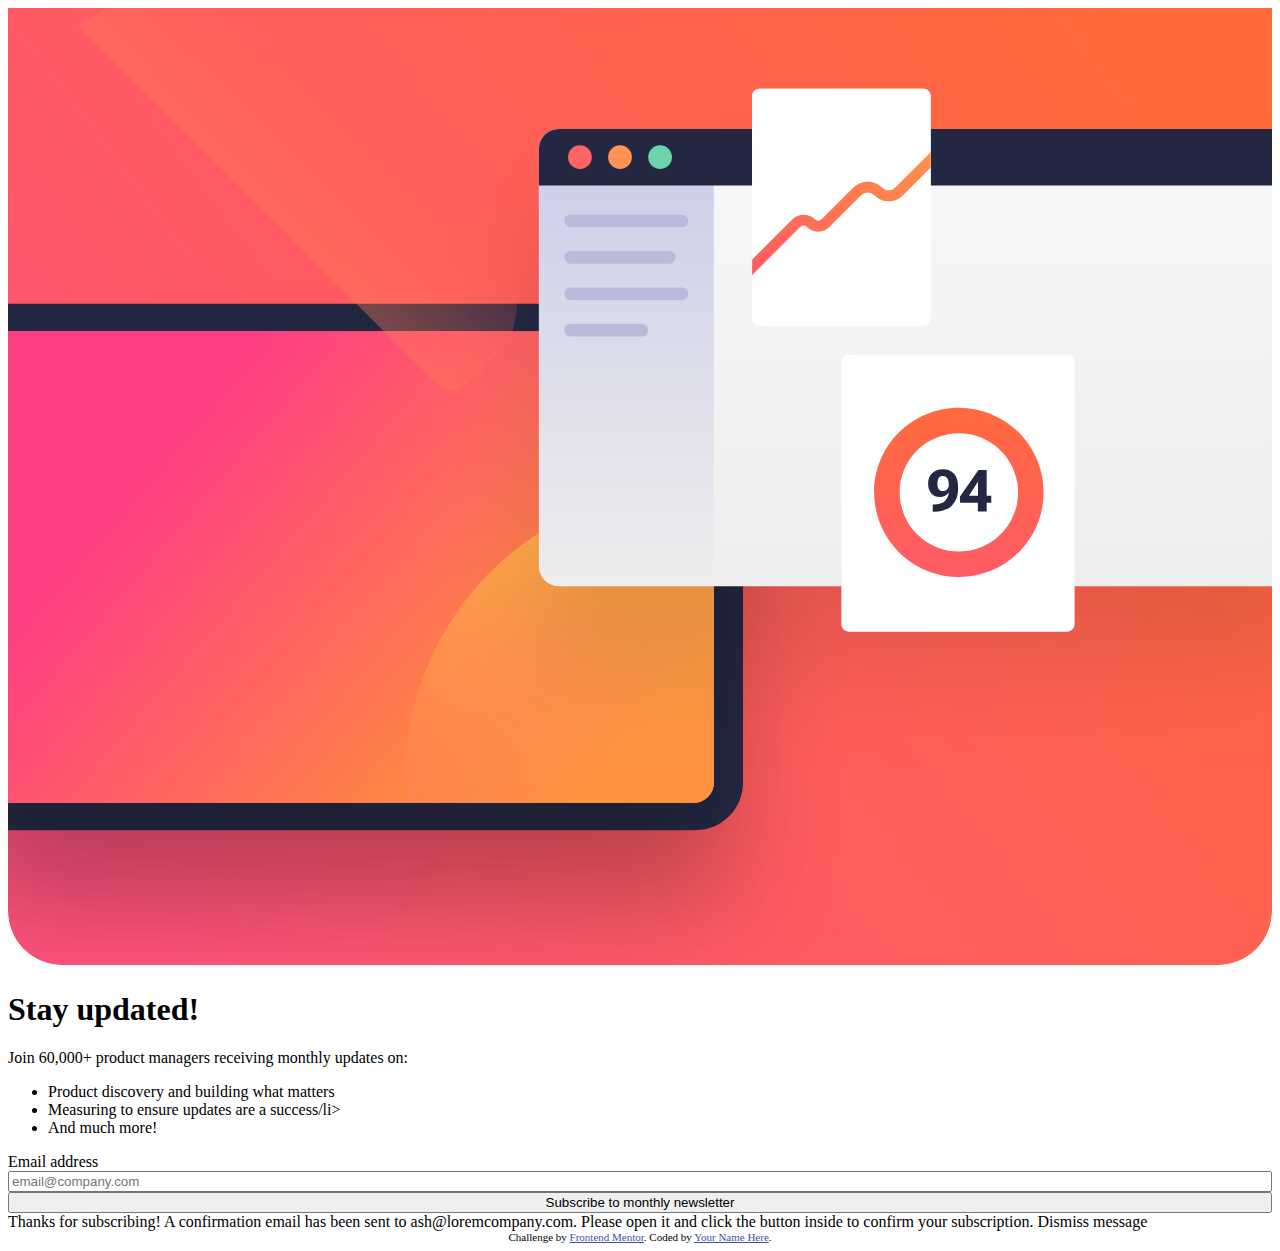
==== index.html @ 15f313d7 "cc" ====
<!DOCTYPE html>
<html lang="en">
<head>
  <meta charset="UTF-8">
  <meta name="viewport" content="width=device-width, initial-scale=1.0">
  <link rel="icon" type="image/png" sizes="32x32" href="./assets/images/favicon-32x32.png">
  <link rel="stylesheet" href="./style.css">
  <title>Frontend Mentor | Newsletter sign-up form with success message</title>
</head>
<body>
  <section id="signup-page">
    <!-- Sign-up form start -->
    <header>
      <img class="header-element" src="./assets/images/illustration-sign-up-mobile.svg" alt="illustration-signup">
    </header>
    <main>
      <h1>Stay updated!</h1>
      <p>Join 60,000+ product managers receiving monthly updates on:</p>
      <ul>
        <li>Product discovery and building what matters</li>
        <li>Measuring to ensure updates are a success/li>
        <li>And much more!</li>
      </ul>
      <form>
        <label for="mailInput">Email address</label>
        <input class="btn-elem" type="text" placeholder="email@company.com">
        <button class="btn-elem">Subscribe to monthly newsletter</button>
      </form>
    </main>
    <!-- Sign-up form end -->
  </section>
  
  <section id="success-page">
    <!-- Success message start -->

    Thanks for subscribing!

    A confirmation email has been sent to ash@loremcompany.com. 
    Please open it and click the button inside to confirm your subscription.

    Dismiss message

    <!-- Success message end -->
  </section>

  <div class="attribution">
    Challenge by <a href="https://www.frontendmentor.io?ref=challenge" target="_blank">Frontend Mentor</a>. 
    Coded by <a href="#">Your Name Here</a>.
  </div>
</body>
</html>
---- style.css ----
.header-element {
    width: 100%;
    position: relative;
    top: 0;
}

form {
    display: flex;
    flex-direction: column;
}

.btn-elem {
    
}

.attribution {
  font-size: 11px;
  text-align: center;
}
.attribution a {
  color: hsl(228, 45%, 44%);
}
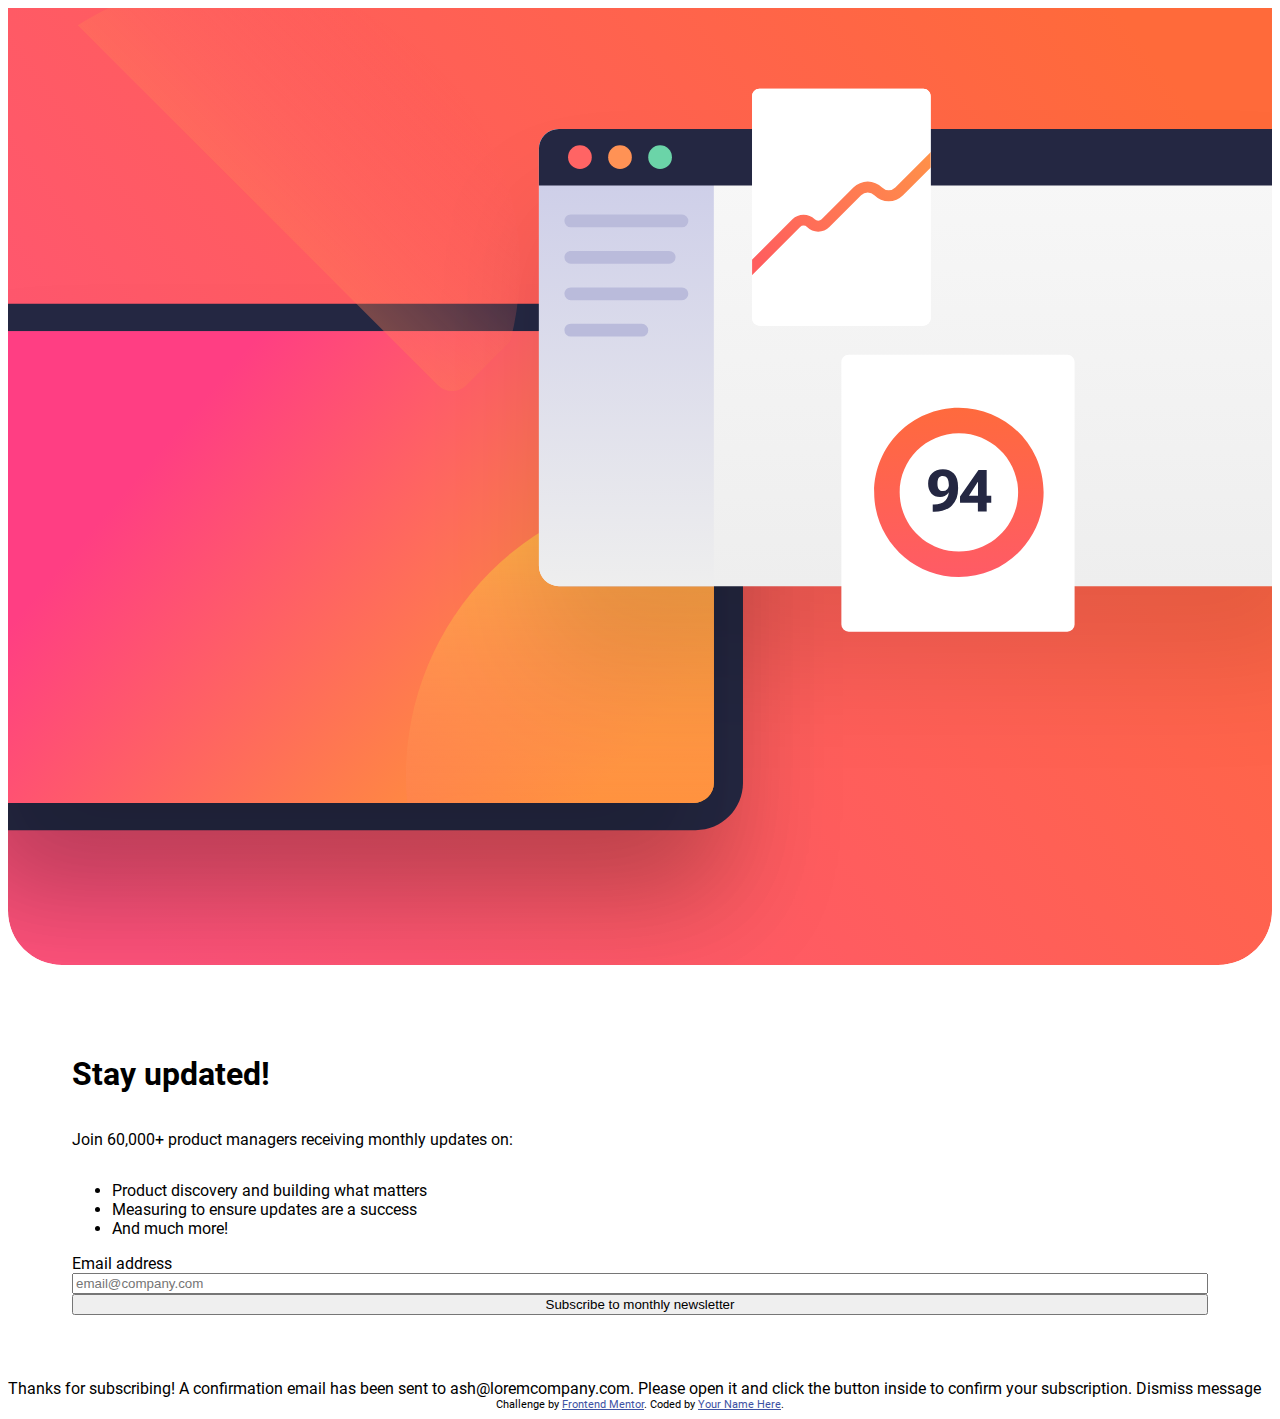
==== commit 65eaa2e5: "fonts" ====
--- a/index.html
+++ b/index.html
@@ -18,7 +18,7 @@
       <p>Join 60,000+ product managers receiving monthly updates on:</p>
       <ul>
         <li>Product discovery and building what matters</li>
-        <li>Measuring to ensure updates are a success/li>
+        <li>Measuring to ensure updates are a success </li>
         <li>And much more!</li>
       </ul>
       <form>
--- a/style.css
+++ b/style.css
@@ -1,8 +1,37 @@
+@font-face {
+    font-family: 'Roboto';
+    src: local('Roboto'),
+    url('./assets/fonts/Roboto-Bold.ttf')
+    format('TrueType');
+    font-weight: 700;
+}
+
+@font-face {
+    font-family: 'Roboto';
+    src: local('Roboto'),
+    url('./assets/fonts/Roboto-Regular.ttf')
+    format('TrueType');
+    font-weight: 400;
+}
+
+body {
+    font-family: 'Roboto', sans-serif;
+}
+
+#signup-page > main {
+    padding: 5vw;
+}
 
 .header-element {
     width: 100%;
     position: relative;
     top: 0;
+}
+
+main {
+    display: flex;
+    flex-direction: column;
+
 }
 
 form {
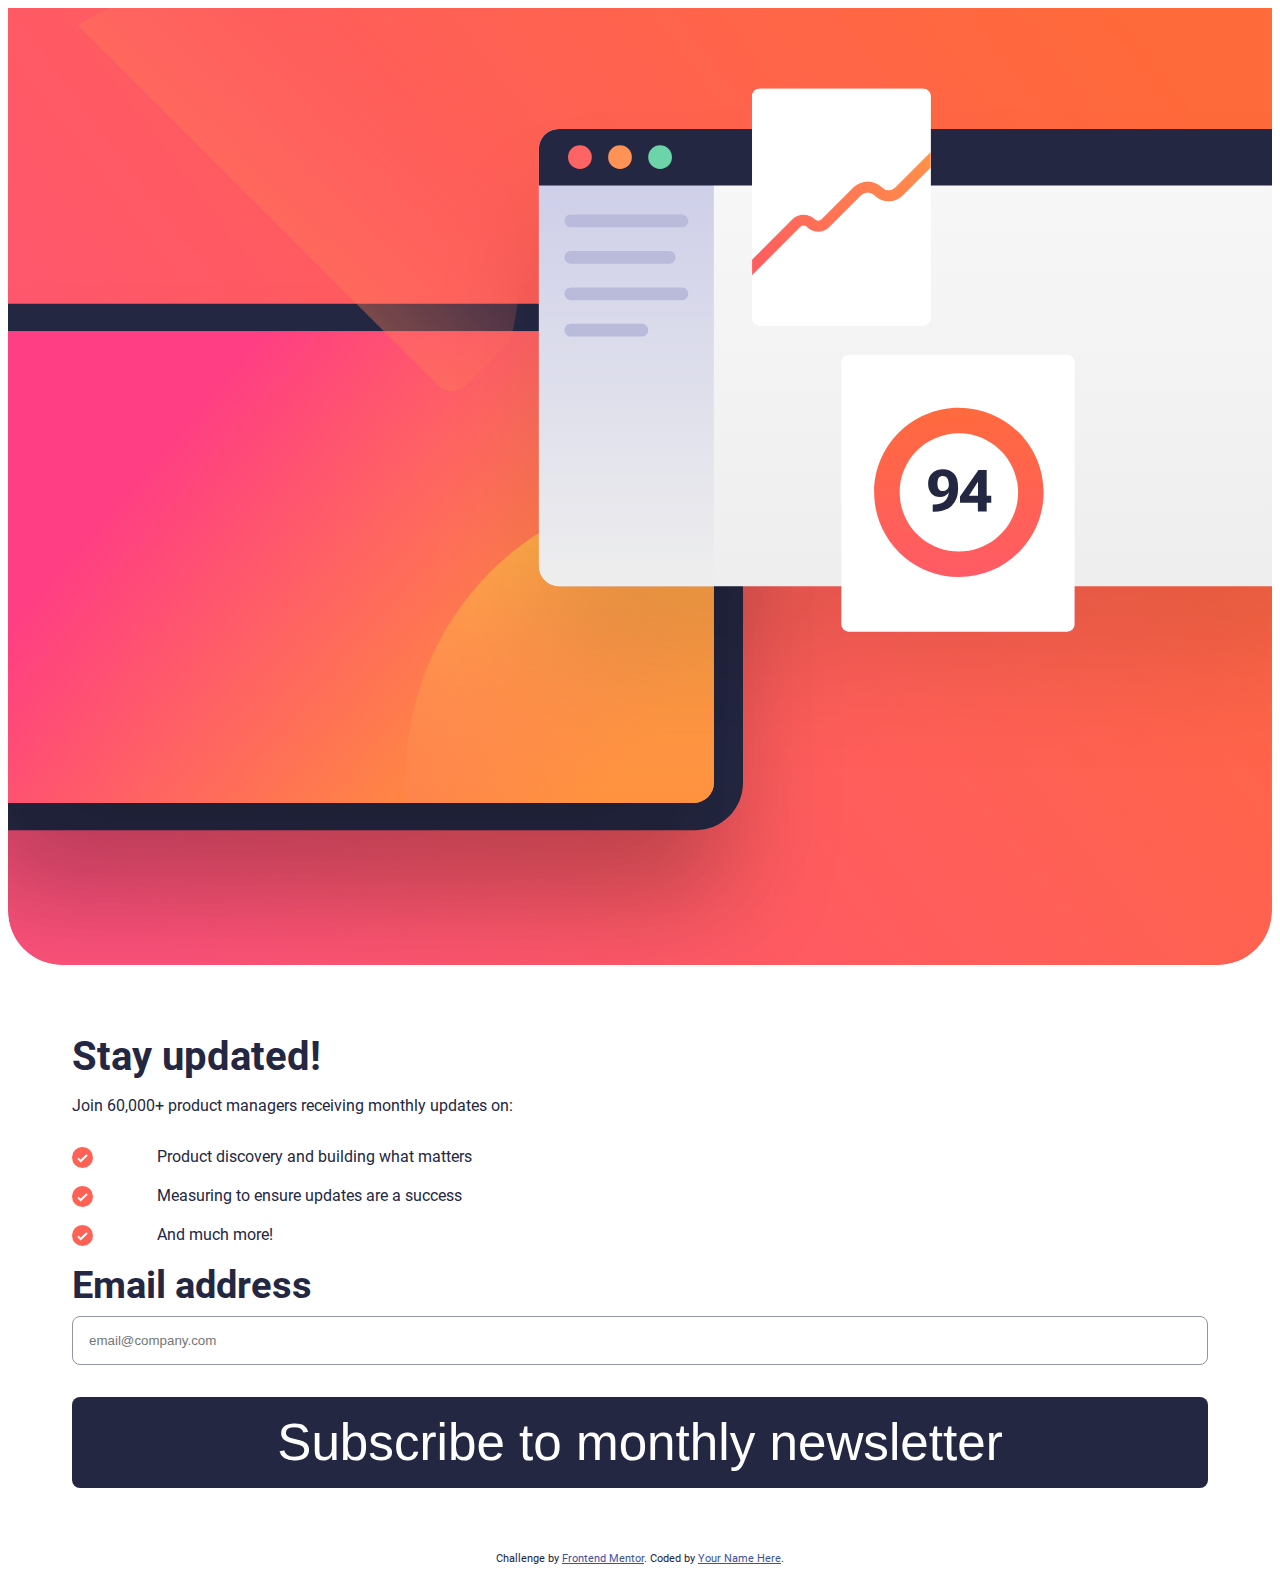
==== commit a6b9f105: "almost done 1 / 4 CSS" ====
--- a/index.html
+++ b/index.html
@@ -17,14 +17,25 @@
       <h1>Stay updated!</h1>
       <p>Join 60,000+ product managers receiving monthly updates on:</p>
       <ul>
-        <li>Product discovery and building what matters</li>
-        <li>Measuring to ensure updates are a success </li>
-        <li>And much more!</li>
+        <li>
+          <img src="./assets/images/icon-list.svg" alt="">
+          <p>Product discovery and building what matters</p>
+        </li>
+        <li>
+          <img src="./assets/images/icon-list.svg" alt="">
+          <p>Measuring to ensure updates are a success</p>
+        </li>
+        <li>
+          <img src="./assets/images/icon-list.svg" alt="">
+          <p>And much more!</p>
+        </li>
       </ul>
       <form>
         <label for="mailInput">Email address</label>
-        <input class="btn-elem" type="text" placeholder="email@company.com">
-        <button class="btn-elem">Subscribe to monthly newsletter</button>
+        <div>
+          <input class="btn-elem" type="text" placeholder="email@company.com">
+          <button class="btn-elem">Subscribe to monthly newsletter</button>
+        </div>
       </form>
     </main>
     <!-- Sign-up form end -->
--- a/style.css
+++ b/style.css
@@ -14,8 +14,21 @@
     font-weight: 400;
 }
 
+:root {
+/* ## Colors */
+/* ### Primary */
+--Tomato: hsl(4, 100%, 67%);
+
+/* ### Neutral */
+--Dark-Slate-Grey: hsl(234, 29%, 20%);
+--Charcoal-Grey: hsl(235, 18%, 26%);
+--Grey: hsl(231, 7%, 60%);
+--White: hsl(0, 0%, 100%);
+}
+
 body {
     font-family: 'Roboto', sans-serif;
+    color: var(--Dark-Slate-Grey);
 }
 
 #signup-page > main {
@@ -31,23 +44,76 @@
 main {
     display: flex;
     flex-direction: column;
+}
 
+h1 {
+    font-size: 2.5rem;
+    margin: 0;
+}
+ul {
+    display: flex;
+    flex-direction: column;
+    gap: 2vh;
+    list-style: none;
+    padding: 0;
+}
+
+li {
+    display: flex;
+    flex-direction: row;
+    gap: 5vw;
+    align-items: flex-start;
+}
+
+li > p {
+    margin: 0;
 }
 
 form {
     display: flex;
     flex-direction: column;
+    gap: 1vh;
 }
 
+label {
+    font-size: 3vw;
+    font-weight: 700;
+}
+
+form > div {
+    display: flex;
+    flex-direction: column;
+    gap: 3.5vh;
+}
+
+
+
 .btn-elem {
-    
+    padding: 1rem;
+    border-radius: .5rem;
+}
+
+input {
+    border: 1px solid var(--Grey);
+}
+
+button {
+    border: none;
+    background-color: var(--Dark-Slate-Grey);
+    color: #fff;
+    font-weight: 400;
+    font-size: 4vw;
 }
 
 .attribution {
   font-size: 11px;
   text-align: center;
 }
+
 .attribution a {
   color: hsl(228, 45%, 44%);
 }
 
+#success-page {
+    display: none;
+}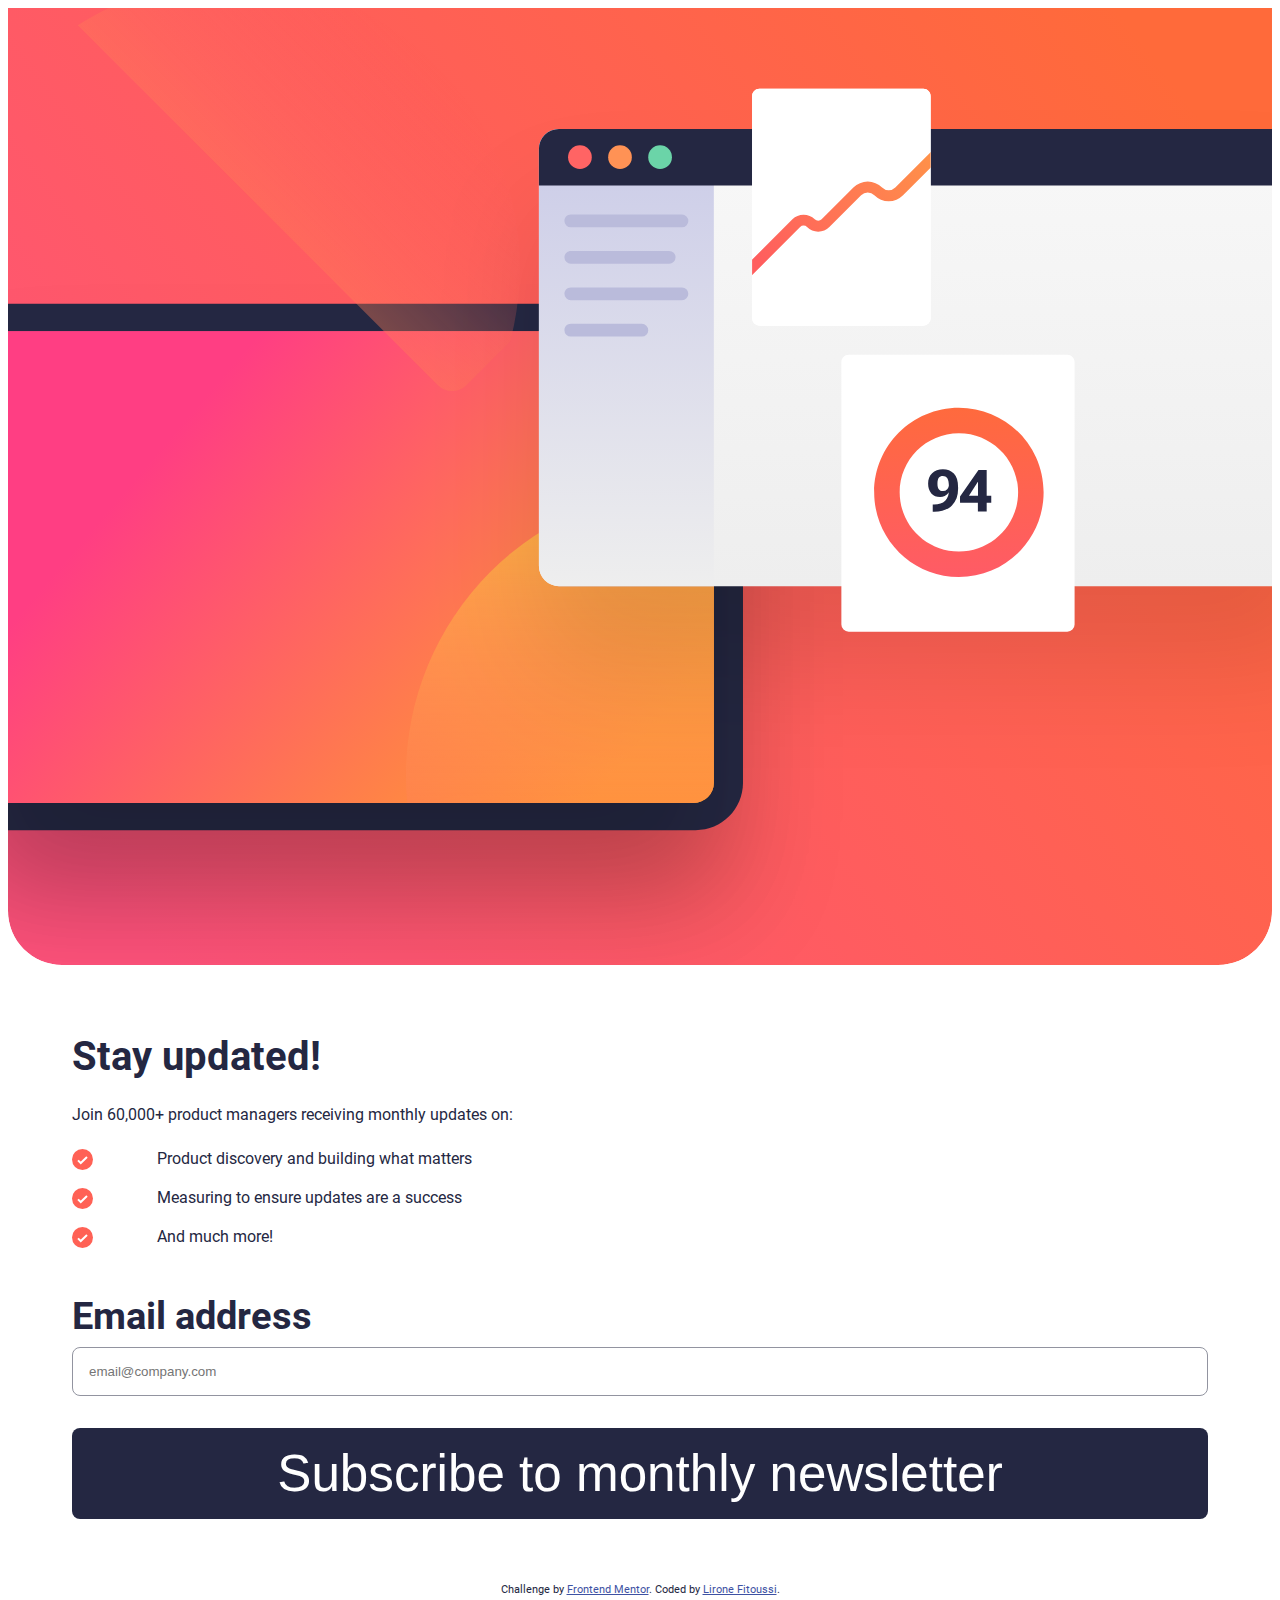
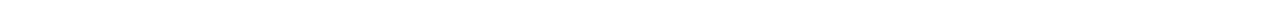
==== commit d07aef1a: "Credit Done" ====
--- a/index.html
+++ b/index.html
@@ -56,7 +56,7 @@
 
   <div class="attribution">
     Challenge by <a href="https://www.frontendmentor.io?ref=challenge" target="_blank">Frontend Mentor</a>. 
-    Coded by <a href="#">Your Name Here</a>.
+    Coded by <a href="https://github.com/LironeFitoussi">Lirone Fitoussi</a>.
   </div>
 </body>
 </html>--- a/style.css
+++ b/style.css
@@ -44,18 +44,21 @@
 main {
     display: flex;
     flex-direction: column;
+    gap: 1vh;
 }
 
 h1 {
     font-size: 2.5rem;
     margin: 0;
 }
+
 ul {
     display: flex;
     flex-direction: column;
     gap: 2vh;
     list-style: none;
     padding: 0;
+    margin: 0;
 }
 
 li {
@@ -73,6 +76,7 @@
     display: flex;
     flex-direction: column;
     gap: 1vh;
+    margin-top: 4vh;
 }
 
 label {
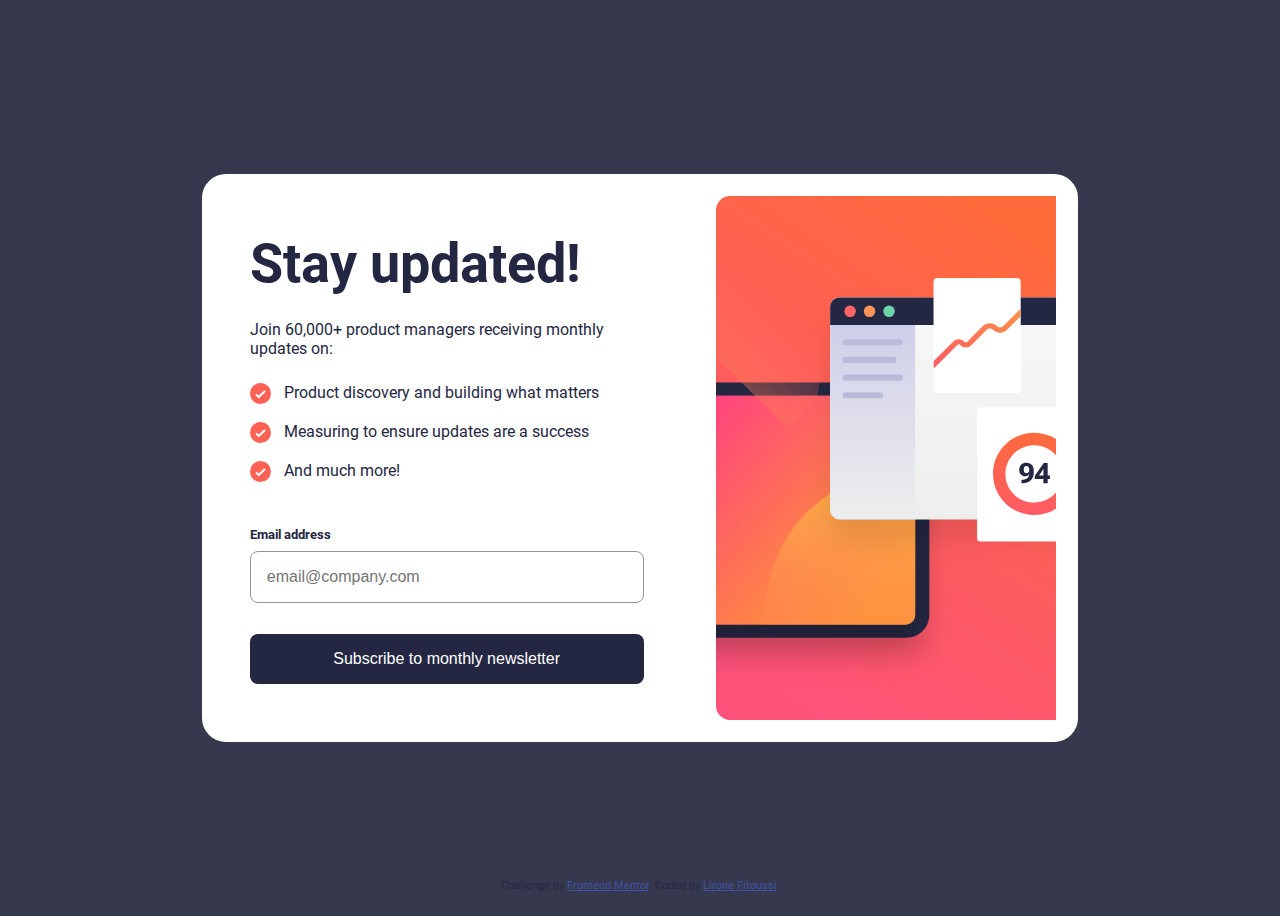
==== commit c092e631: "desktop basis done" ====
--- a/index.html
+++ b/index.html
@@ -11,7 +11,7 @@
   <section id="signup-page">
     <!-- Sign-up form start -->
     <header>
-      <img class="header-element" src="./assets/images/illustration-sign-up-mobile.svg" alt="illustration-signup">
+      <div class="header-element" alt="illustration-signup"></div>
     </header>
     <main>
       <h1>Stay updated!</h1>
@@ -30,8 +30,10 @@
           <p>And much more!</p>
         </li>
       </ul>
-      <form>
-        <label for="mailInput">Email address</label>
+      <form id="mailSub">
+        <div id="labels">
+          <label for="mailInput">Email address</label>
+        </div>
         <div>
           <input class="btn-elem" type="text" placeholder="email@company.com">
           <button class="btn-elem">Subscribe to monthly newsletter</button>
@@ -40,23 +42,11 @@
     </main>
     <!-- Sign-up form end -->
   </section>
-  
-  <section id="success-page">
-    <!-- Success message start -->
-
-    Thanks for subscribing!
-
-    A confirmation email has been sent to ash@loremcompany.com. 
-    Please open it and click the button inside to confirm your subscription.
-
-    Dismiss message
-
-    <!-- Success message end -->
-  </section>
-
   <div class="attribution">
     Challenge by <a href="https://www.frontendmentor.io?ref=challenge" target="_blank">Frontend Mentor</a>. 
     Coded by <a href="https://github.com/LironeFitoussi">Lirone Fitoussi</a>.
   </div>
+
+  <script src="./main.js"></script>
 </body>
 </html>--- a/style.css
+++ b/style.css
@@ -18,6 +18,7 @@
 /* ## Colors */
 /* ### Primary */
 --Tomato: hsl(4, 100%, 67%);
+--Light-Tomato: hsla(4, 100%, 67%, 0.15);
 
 /* ### Neutral */
 --Dark-Slate-Grey: hsl(234, 29%, 20%);
@@ -37,9 +38,14 @@
 
 .header-element {
     width: 100%;
+    height: 100%;
+    background-repeat: no-repeat;
+    background-size: cover;
     position: relative;
     top: 0;
-}
+    background-image: url(./assets/images/illustration-sign-up-mobile.svg);
+}
+
 
 main {
     display: flex;
@@ -79,18 +85,32 @@
     margin-top: 4vh;
 }
 
+#labels {
+    display: grid;
+    grid-template-columns: 1fr 1fr;
+}
+
 label {
     font-size: 3vw;
     font-weight: 700;
 }
 
+#errorMsg {
+    text-align: right;
+    color: var(--Tomato);
+}
+
 form > div {
     display: flex;
     flex-direction: column;
     gap: 3.5vh;
 }
 
-
+.errorState {
+    border: 1px solid var(--Tomato);
+    background-color: var(--Light-Tomato);
+    color: var(--Tomato);
+}
 
 .btn-elem {
     padding: 1rem;
@@ -99,6 +119,10 @@
 
 input {
     border: 1px solid var(--Grey);
+}
+
+input:hover {
+    cursor: pointer;
 }
 
 button {
@@ -109,6 +133,11 @@
     font-size: 4vw;
 }
 
+button:hover {
+    background: rgb(253,29,82);
+    background: linear-gradient(126deg, rgba(253,29,82,1) 0%, rgba(252,176,69,1) 100%);
+    cursor: pointer;
+}
 .attribution {
   font-size: 11px;
   text-align: center;
@@ -118,6 +147,66 @@
   color: hsl(228, 45%, 44%);
 }
 
-#success-page {
-    display: none;
+@media screen and (min-width: 900px){
+    #signup-page {
+        display: grid;
+        grid-template-columns: 1.45fr 1fr;
+    }
+
+    h1 {
+        font-size: 6vh;
+    }
+
+    body {
+        display: flex;
+        justify-content: center;
+        align-items: center;
+        min-height: 100vh;
+        background-color: var(--Charcoal-Grey);
+    }
+
+    header {
+        grid-column-start: 2;
+        height:100%;
+    }
+
+    #signup-page > main {
+        padding: 4vh 2vw;
+        width: 80%;
+    }
+
+    .header-element {
+        /* height: 95%; */
+        background-image: url(./assets/images/illustration-sign-up-desktop.svg);
+    }
+
+    label {
+        font-size: 1vw;
+    }
+
+    .btn-elem {
+        font-size: 1.25vw;
+    }
+
+    main {
+        grid-column-start: 1;
+        grid-row-start: 1;
+    }
+
+    li {
+        gap: 1vw;
+    }
+
+    section {
+        background-color: #fff;
+        /* width: fit-content; */
+        /* height: 75vh; */
+        border-radius: 1.5rem;
+        border: 2.5vh solid #fff;
+    }
+
+    .attribution {
+        position: absolute;
+        bottom: 8px;
+    }
 }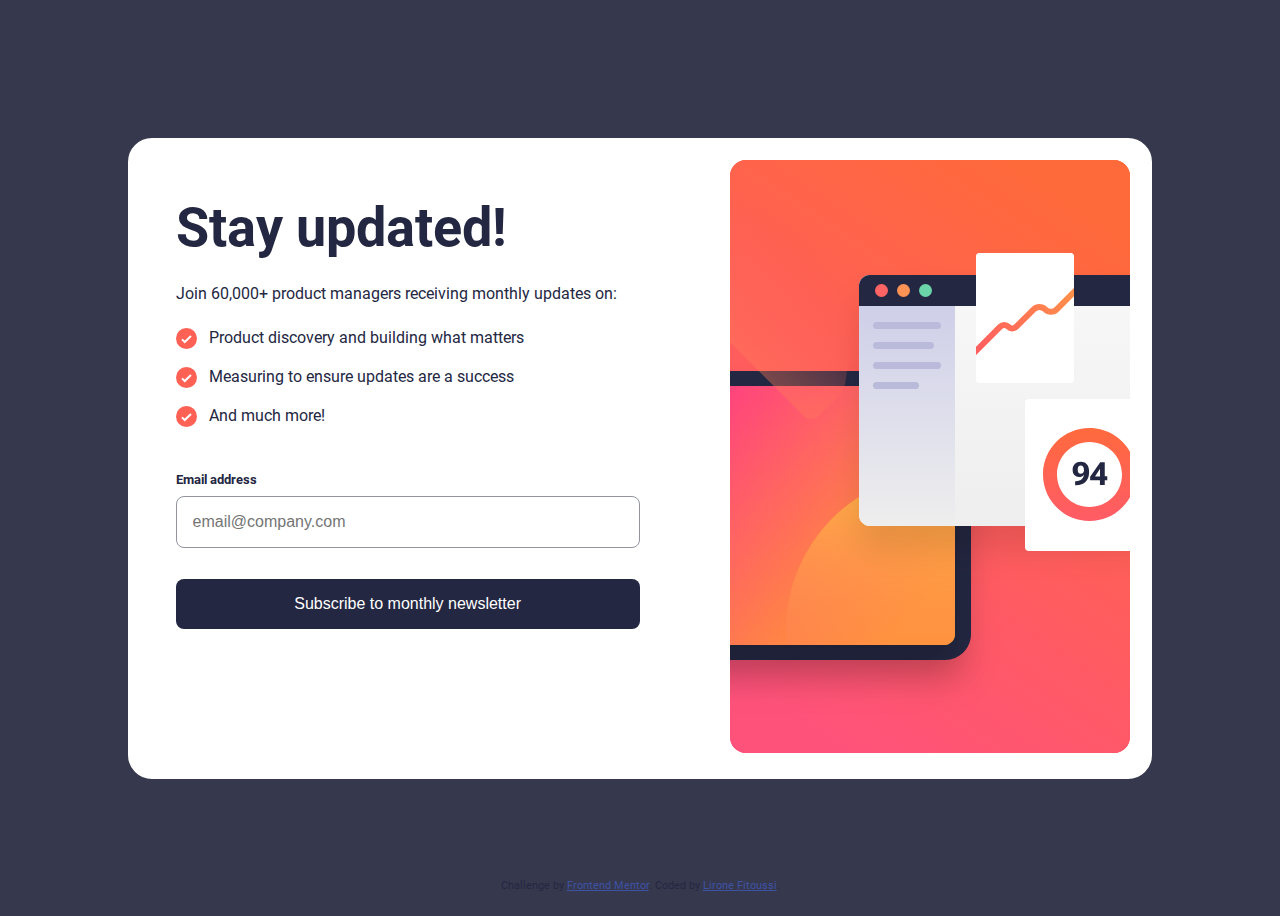
==== commit aa70266f: "Adjusts" ====
--- a/index.html
+++ b/index.html
@@ -11,7 +11,7 @@
   <section id="signup-page">
     <!-- Sign-up form start -->
     <header>
-      <div class="header-element" alt="illustration-signup"></div>
+      <img class="header-element" alt="illustration-signup" src="./assets/images/illustration-sign-up-mobile.svg">
     </header>
     <main>
       <h1>Stay updated!</h1>
--- a/style.css
+++ b/style.css
@@ -32,19 +32,19 @@
     color: var(--Dark-Slate-Grey);
 }
 
+header {
+    height: 40vh;
+}
+
 #signup-page > main {
     padding: 5vw;
 }
 
-.header-element {
+/* .header-element {
     width: 100%;
     height: 100%;
-    background-repeat: no-repeat;
-    background-size: cover;
-    position: relative;
     top: 0;
-    background-image: url(./assets/images/illustration-sign-up-mobile.svg);
-}
+} */
 
 
 main {
